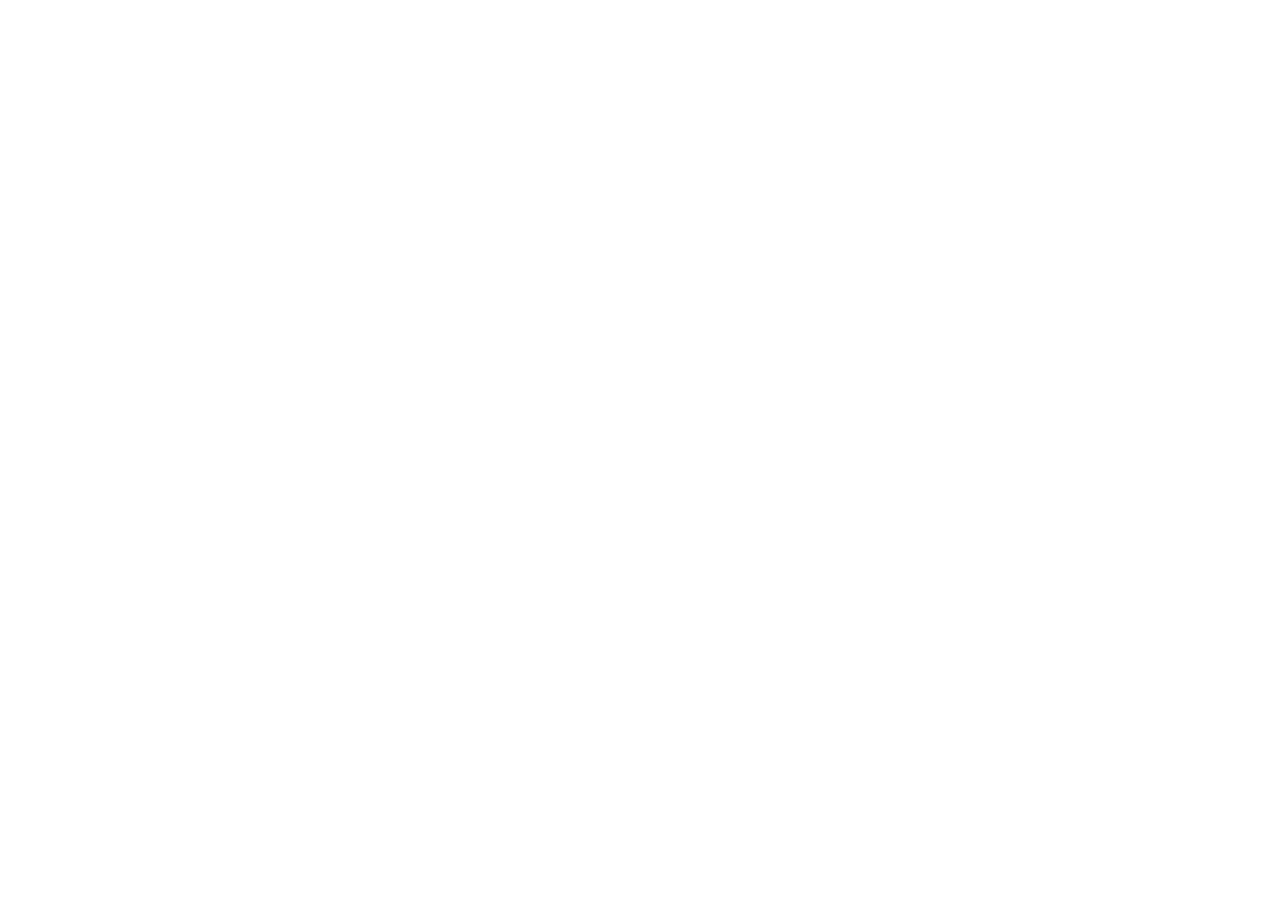
==== contato.html @ a17cfd85 "paginas de css" ====
<!DOCTYPE html>
<html lang="en">
<head>
    <meta charset="UTF-8">
    <meta name="viewport" content="width=device-width, initial-scale=1.0">
    <title>Contatos (isabela)</title>
</head>
<body>
    
</body>
</html>
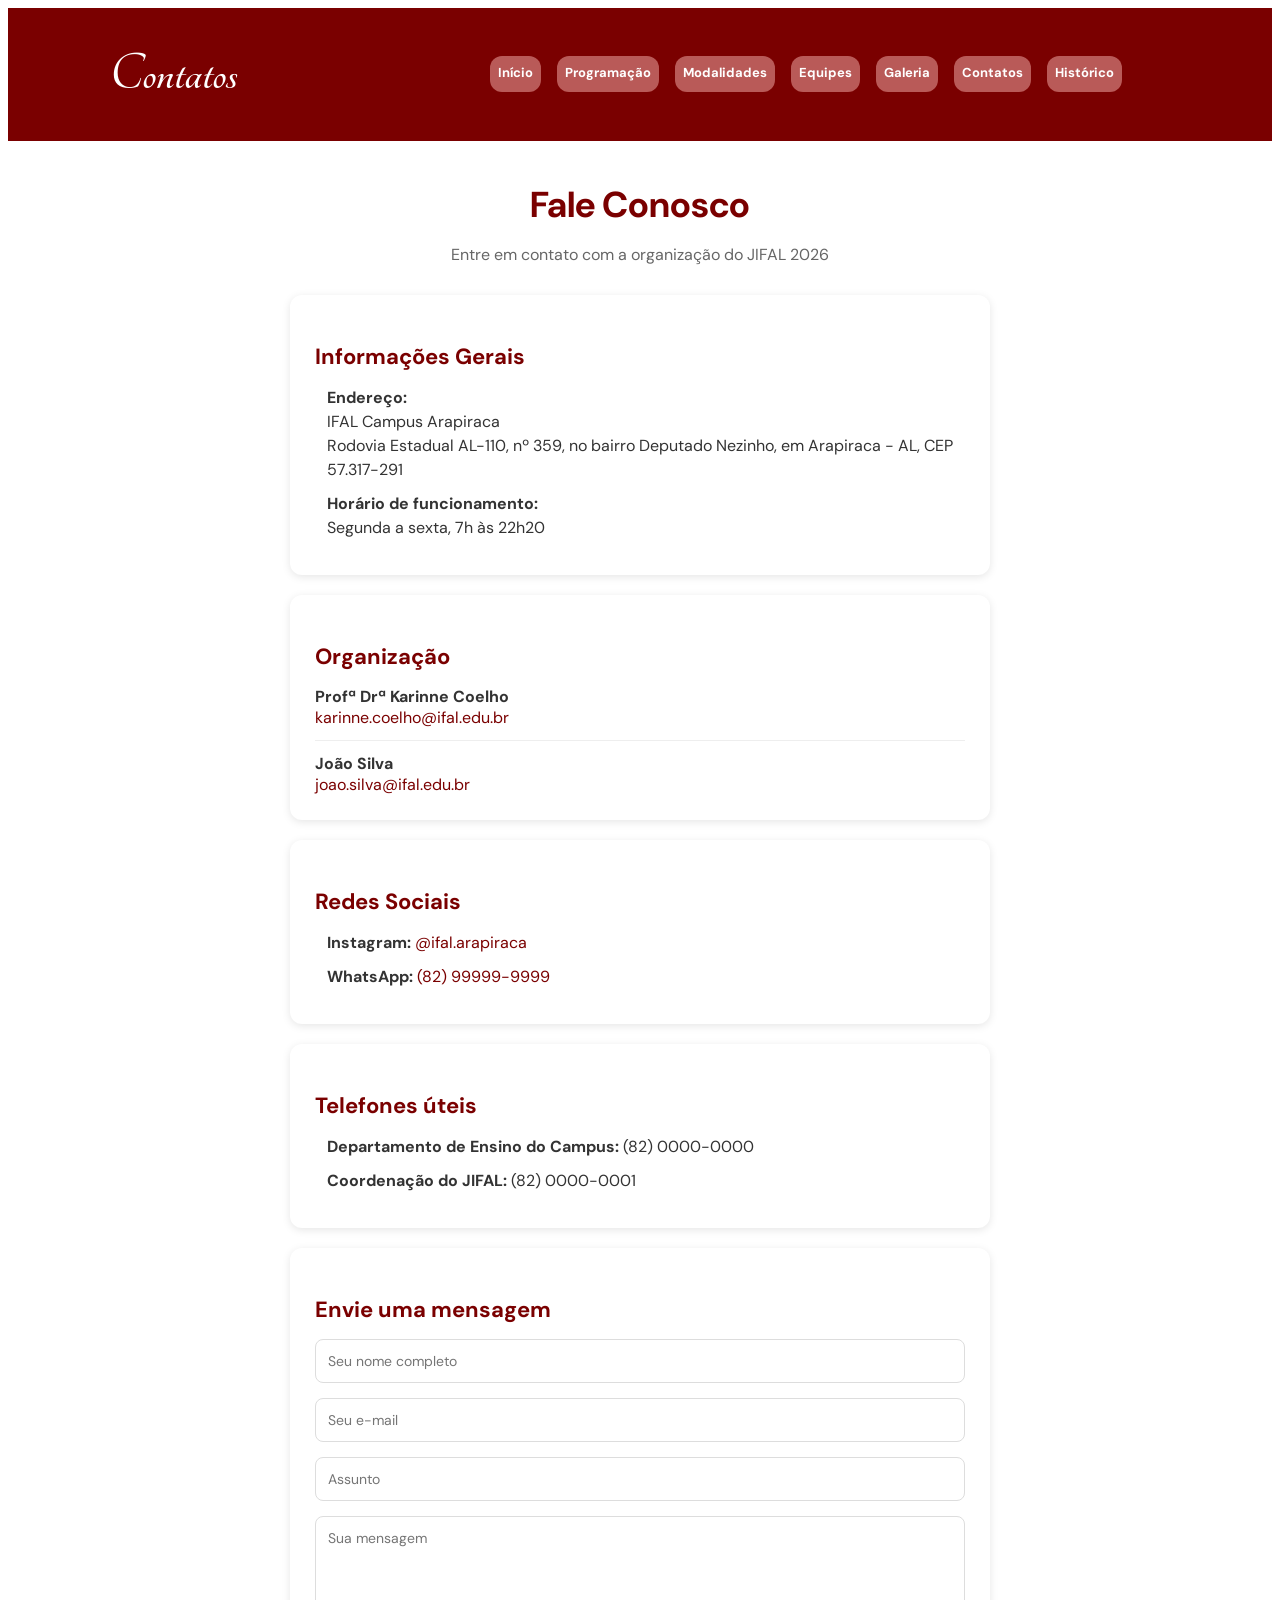
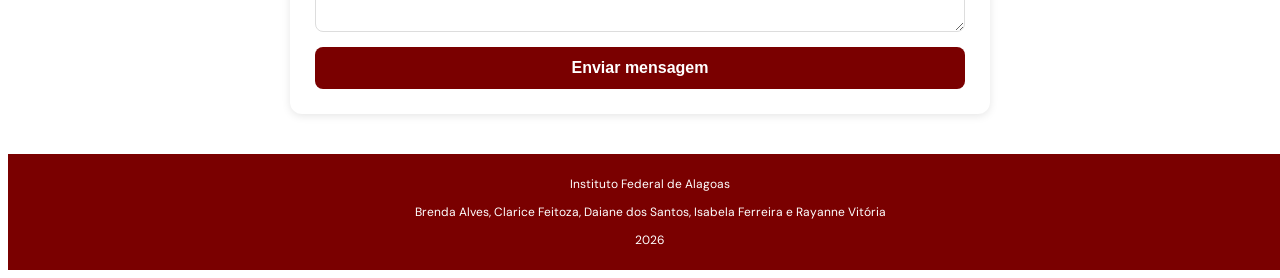
==== commit 46b5f2ff: "tela contato" ====
--- a/contato.html
+++ b/contato.html
@@ -3,9 +3,78 @@
 <head>
     <meta charset="UTF-8">
     <meta name="viewport" content="width=device-width, initial-scale=1.0">
-    <title>Contatos (isabela)</title>
+    <title>Contatos</title>
+    <link rel="stylesheet" href="css/style_isabela.css" />
 </head>
 <body>
-    
+    <header>
+        <h1 style="color: white;">Contatos</h1>
+        <div class="navbar">
+            <a href="home.html" class="navlinks">Início</a>
+            <a href="programacao.html" class="navlinks">Programação</a>
+            <a href="modalidades.html" class="navlinks">Modalidades</a>
+            <a href="equipes.html" class="navlinks">Equipes</a>
+            <a href="galeria.html" class="navlinks">Galeria</a>
+            <a aria-current="page" class="navlinks">Contatos</a>
+            <a href="historico.html" class="navlinks">Histórico</a>
+        </div>
+    </header>
+
+    <main class="container">
+        <h2 class="titulo-contato">Fale Conosco</h2>
+        <p class="subtitulo">Entre em contato com a organização do JIFAL 2026</p>
+
+        <div class="contato-coluna">
+            <div class="cardc">
+                <h3>Informações Gerais</h3>
+                <p><strong>Endereço:</strong><br>
+                IFAL Campus Arapiraca<br>
+                Rodovia Estadual AL-110, nº 359, no bairro Deputado Nezinho, em Arapiraca - AL, CEP 57.317-291</p>
+                <p><strong>Horário de funcionamento:</strong><br>
+                Segunda a sexta, 7h às 22h20<br></p>
+            </div>
+
+            <div class="cardc">
+                <h3>Organização</h3>
+                <div class="organizador">
+                    <strong>Profª Drª Karinne Coelho</strong><br>
+                    <a href="mailto:karinne.coelho@ifal.edu.br">karinne.coelho@ifal.edu.br</a>
+                </div>
+                <div class="organizador">
+                    <strong>João Silva</strong><br>
+                    <a href="mailto:joao.silva@ifal.edu.br">joao.silva@ifal.edu.br</a>
+                </div>
+            </div>
+
+            <div class="cardc">
+                <h3>Redes Sociais</h3>
+                <p><strong>Instagram:</strong> <a href="https://instagram.com/ifal.arapiraca" target="_blank">@ifal.arapiraca</a></p>
+                <p><strong>WhatsApp:</strong> <a href="https://wa.me/5582999999999" target="_blank">(82) 99999-9999</a></p>
+            </div>
+
+            <div class="cardc">
+                <h3>Telefones úteis</h3>
+                <p><strong>Departamento de Ensino do Campus:</strong> (82) 0000-0000</p>
+                <p><strong>Coordenação do JIFAL:</strong> (82) 0000-0001</p>
+            </div>
+
+            <div class="cardc">
+                <h3>Envie uma mensagem</h3>
+                <form class="form-contato">
+                    <input type="text" placeholder="Seu nome completo" required>
+                    <input type="email" placeholder="Seu e-mail" required>
+                    <input type="text" placeholder="Assunto">
+                    <textarea placeholder="Sua mensagem" rows="5" required></textarea>
+                    <button type="submit">Enviar mensagem</button>
+                </form>
+            </div>
+        </div>
+    </main>
+
+    <footer>
+        <p class="footerp">Instituto Federal de Alagoas</p>
+        <p class="footerp">Brenda Alves, Clarice Feitoza, Daiane dos Santos, Isabela Ferreira e Rayanne Vitória</p>
+        <p class="footerp">2026</p>
+    </footer>
 </body>
 </html>
--- a/css/style_isabela.css
+++ b/css/style_isabela.css
@@ -0,0 +1,218 @@
+@import url('https://fonts.googleapis.com/css2?family=DM+Sans:ital,opsz,wght@0,9..40,100..1000;1,9..40,100..1000&display=swap');
+@import url('https://fonts.googleapis.com/css2?family=Tangerine:wght@400;700&display=swap');
+
+/*Header*/
+
+header {
+  display: flex;
+  flex-direction: row;
+  flex-wrap: nowrap;
+  justify-content: space-around;
+  
+  background: #7a0000;
+}
+
+.navbar {
+    display: flex;
+    flex-wrap: wrap;
+    justify-content: center;
+    padding: 40px;
+}
+
+.navlinks {
+  display: flex;
+  flex-direction: row;
+  justify-content:flex-start;
+
+  font-weight: bold;
+  font-size: 13px;
+  font-family: 'DM Sans', sans-serif;
+  color: white;
+  text-decoration-line: none;
+
+  background: #b95a58;
+  padding: 8px;
+  margin: 8px;
+  text-align: center;
+  height: 20px;
+  border-radius: 12px;
+}
+
+/*Conteúdo*/
+
+h1{
+    display: flex;
+    font-family: "Tangerine", sans-serif;
+    text-align: center;
+    font-size: 55px;
+}
+
+h2, h3{
+  font-family:"DM Sans";
+}
+
+p {
+  font-family: 'DM Sans', sans-serif;
+  padding-left: 12px;
+  padding-right: 12px;
+  font-size: 16px;
+}
+
+.listas{
+  list-style-type: none;
+  font-family: "DM Sans", sans-serif;
+}
+
+.cards {
+  display: flex;
+  flex-wrap: wrap;
+}
+
+.card {
+  flex: 1 1 250px;
+  background: white;
+  padding: 15px;
+  border-radius: 10px;
+  box-shadow: 0 2px 8px rgba(0,0,0,0.1);
+  margin: 10px;
+  justify-content: center; 
+}
+
+.cardtext{
+  font-family: "DM Sans", sans-serif;
+}
+
+.foto-campeao {
+    width: 100%;
+    height: 150px;
+    object-fit: cover;
+    border-radius: 8px;
+    margin-bottom: 10px;
+}
+
+/* --------------------------------------------------------------------------------------------------------------------------------------------------------------------- */
+.container {
+    max-width: 700px;
+    margin: 40px auto;
+    padding: 0 20px;
+    flex: 1;
+    width: 100%;
+}
+
+.titulo-contato {
+    text-align: center;
+    font-family: 'DM Sans', sans-serif;
+    color: #7a0000;
+    font-size: 36px;
+    margin-bottom: 10px;
+}
+
+.subtitulo {
+    text-align: center;
+    color: #666;
+    margin-bottom: 30px;
+}
+
+.contato-coluna {
+    display: flex;
+    flex-direction: column;
+    gap: 20px;
+}
+
+/* CARDS */
+.cardc {
+    background: white;
+    padding: 25px;
+    border-radius: 12px;
+    box-shadow: 0 2px 8px rgba(0,0,0,0.1);
+}
+
+.cardc h3 {
+    color: #7a0000;
+    margin-bottom: 15px;
+    font-size: 22px;
+}
+
+.cardc p {
+    margin: 10px 0;
+    line-height: 1.5;
+    color: #333;
+}
+
+.cardc a {
+    color: #7a0000;
+    text-decoration: none;
+}
+
+.cardc a:hover {
+    text-decoration: underline;
+}
+
+.organizador {
+    margin-bottom: 12px;
+    padding-bottom: 12px;
+    border-bottom: 1px solid #eee;
+    font-family: 'DM Sans', sans-serif;
+    color: #333;
+}
+
+.organizador:last-child {
+    border-bottom: none;
+    margin-bottom: 0;
+    padding-bottom: 0;
+}
+
+/* Form */
+.form-contato {
+    display: flex;
+    flex-direction: column;
+    gap: 15px;
+}
+
+.form-contato input,
+.form-contato textarea {
+    padding: 12px;
+    border: 1px solid #ddd;
+    border-radius: 8px;
+    font-family: 'DM Sans', sans-serif;
+    font-size: 14px;
+}
+
+.form-contato input:focus,
+.form-contato textarea:focus {
+    outline: none;
+    border-color: #7a0000;
+}
+
+.form-contato button {
+    background: #7a0000;
+    color: white;
+    padding: 12px;
+    border: none;
+    border-radius: 8px;
+    font-weight: bold;
+    cursor: pointer;
+    font-size: 16px;
+    transition: background 0.3s;
+}
+
+.form-contato button:hover {
+    background: #a00000;
+}
+
+/*----------------------------------------------------------------------------------------------------------------------------------------------------------------------------*/
+
+/*Footer*/
+
+footer {
+  width: 100%;
+  text-align: center;
+  padding: 10px;
+  background-color: #7a0000;
+}
+
+.footerp{
+  color: white;
+  font-family: "DM Sans", sans-serif;
+  font-size: 12px;
+}
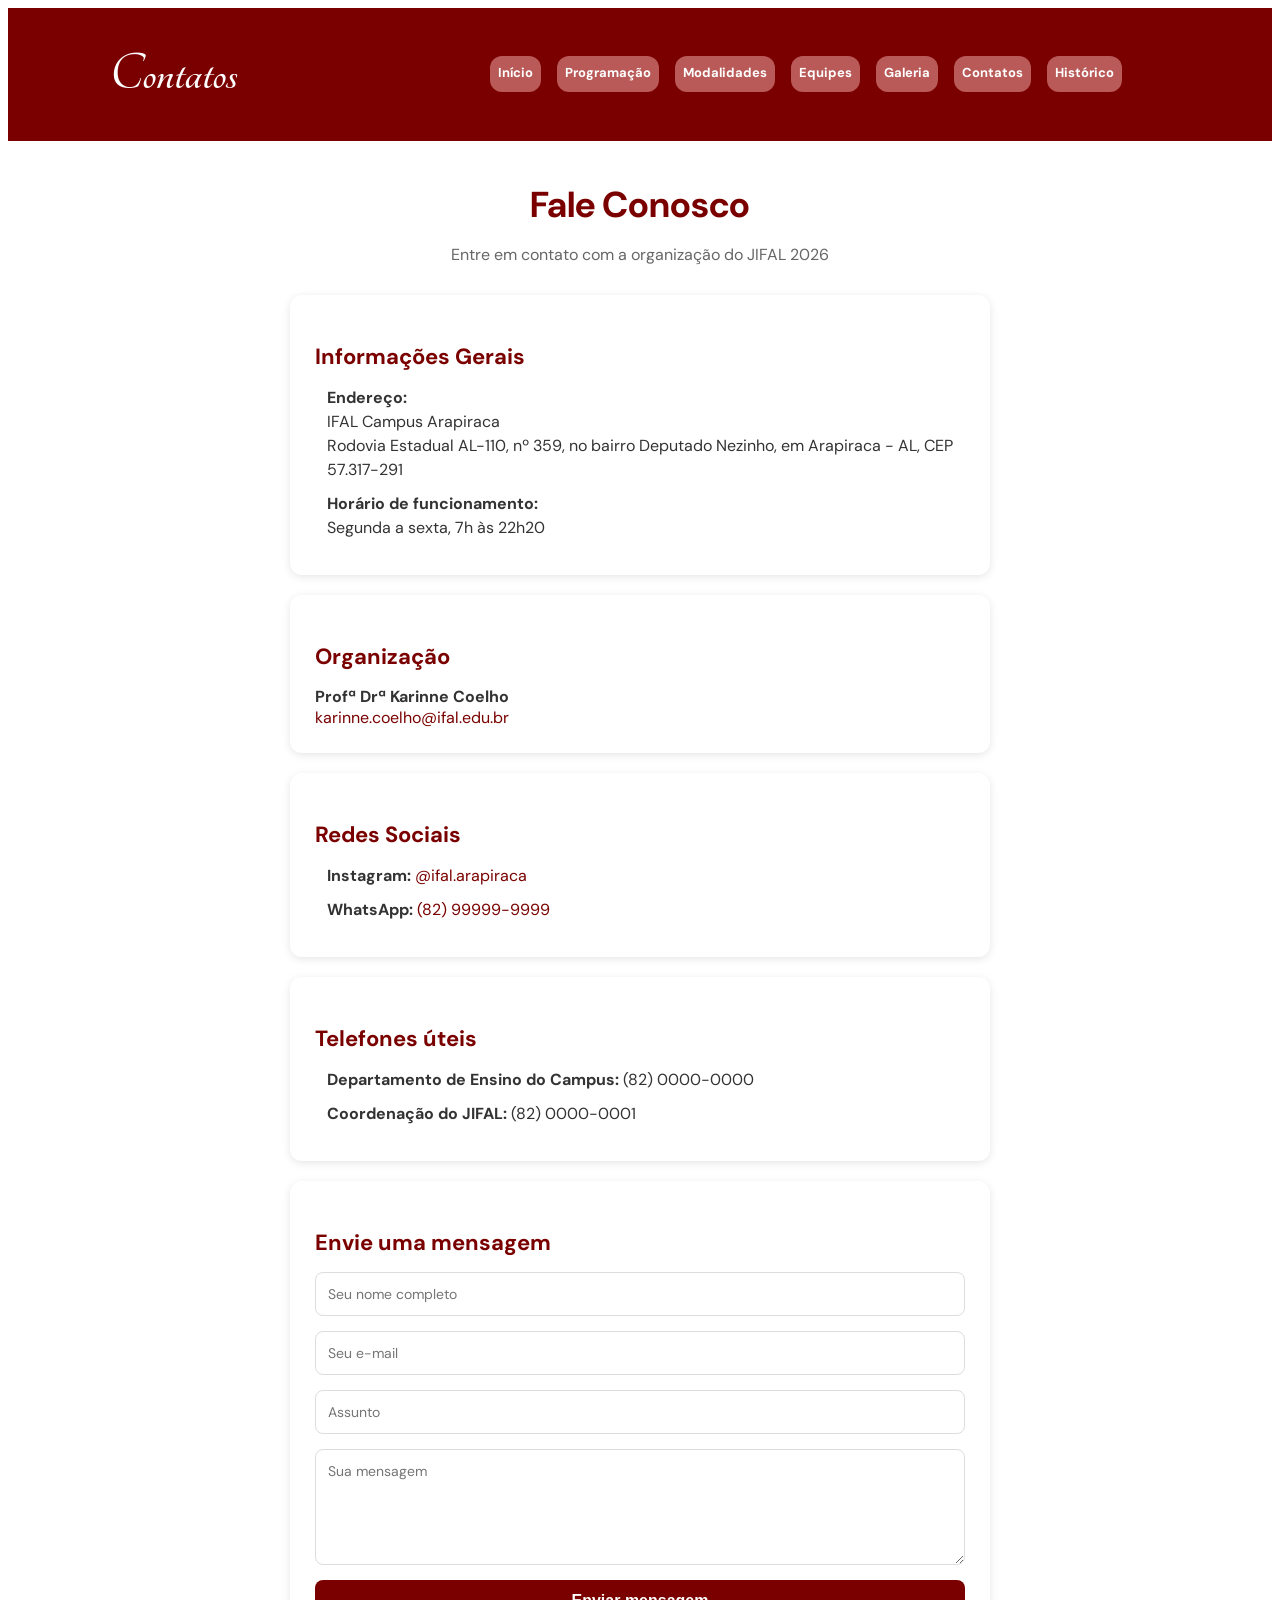
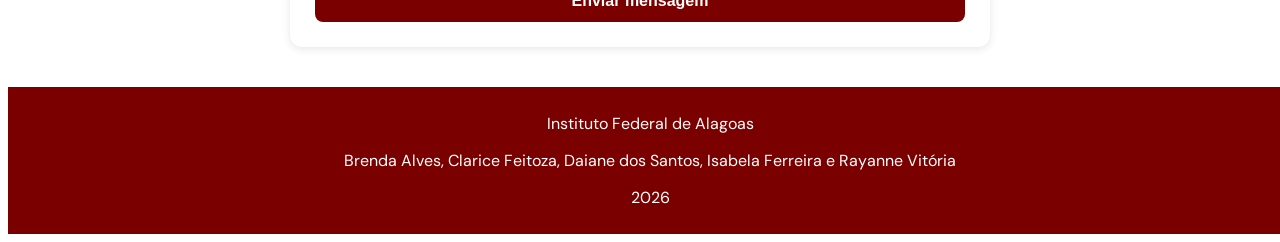
==== commit 3f7160bd: "fotos das logos das turmas" ====
--- a/contato.html
+++ b/contato.html
@@ -40,10 +40,6 @@
                     <strong>Profª Drª Karinne Coelho</strong><br>
                     <a href="mailto:karinne.coelho@ifal.edu.br">karinne.coelho@ifal.edu.br</a>
                 </div>
-                <div class="organizador">
-                    <strong>João Silva</strong><br>
-                    <a href="mailto:joao.silva@ifal.edu.br">joao.silva@ifal.edu.br</a>
-                </div>
             </div>
 
             <div class="cardc">
--- a/css/style_isabela.css
+++ b/css/style_isabela.css
@@ -209,10 +209,8 @@
   text-align: center;
   padding: 10px;
   background-color: #7a0000;
-}
-
-.footerp{
   color: white;
   font-family: "DM Sans", sans-serif;
   font-size: 12px;
-}+}
+
